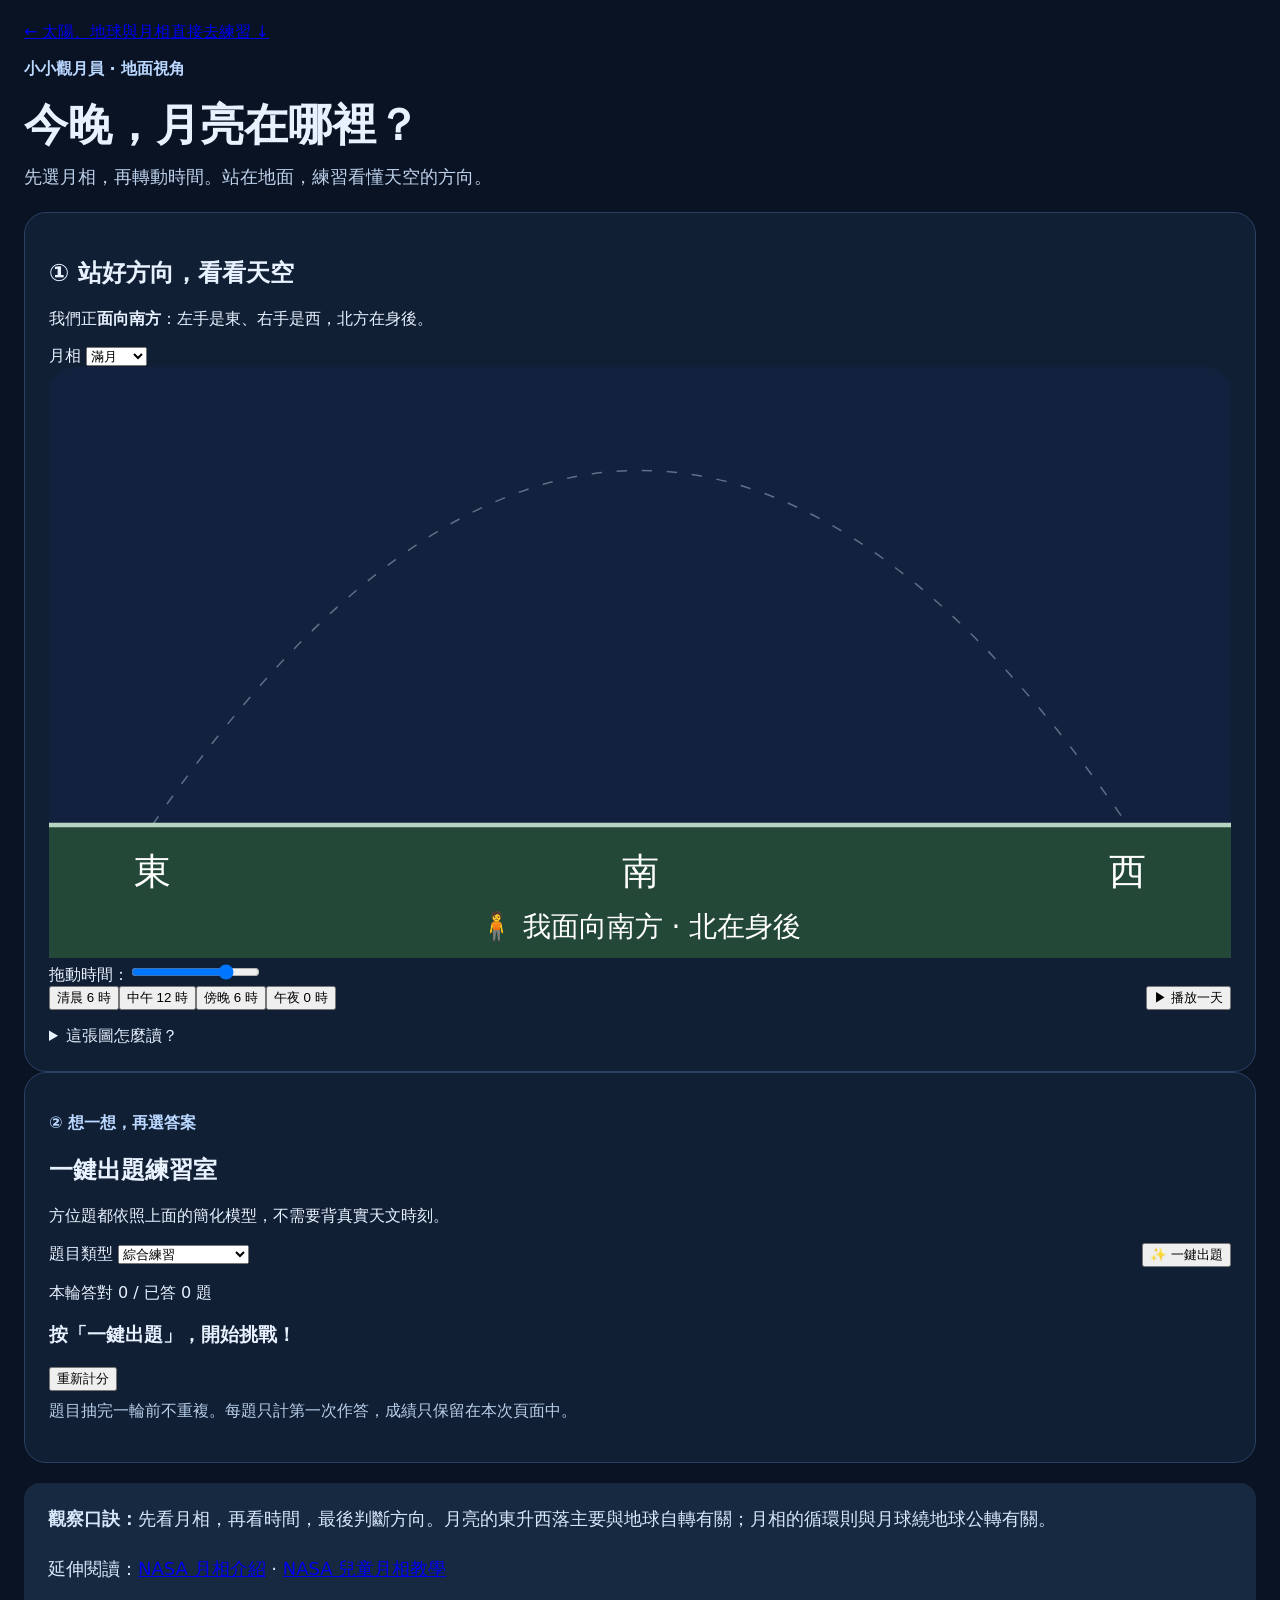
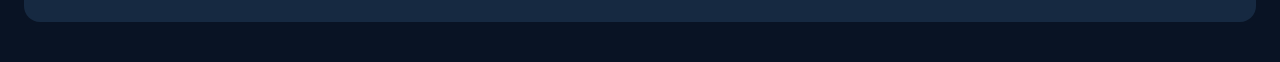
==== sky.html @ eb81666d "Add ground-view moon learning and question bank" ====
<!doctype html>
<html lang="zh-Hant"><head><meta charset="utf-8"><meta name="viewport" content="width=device-width,initial-scale=1"><title>地面觀月與一鍵出題｜八大月相</title><link rel="stylesheet" href="./assets/styles.css"><link rel="stylesheet" href="./assets/sky.css"><script src="./assets/sky.js" defer></script></head>
<body><main class="wrap"><nav><a href="./index.html">← 太陽、地球與月相</a><a href="#quiz">直接去練習 ↓</a></nav><p class="tag">小小觀月員 · 地面視角</p><h1>今晚，月亮在哪裡？</h1><p class="sub">先選月相，再轉動時間。站在地面，練習看懂天空的方向。</p>
<section class="panel"><h2>① 站好方向，看看天空</h2><p>我們正<strong>面向南方</strong>：左手是東、右手是西，北方在身後。</p><div class="bar"><label>月相 <select id="skyPhase"><option value="0">新月</option><option value="1">眉月</option><option value="2">上弦月</option><option value="3">盈凸月</option><option value="4" selected>滿月</option><option value="5">虧凸月</option><option value="6">下弦月</option><option value="7">殘月</option></select></label><strong id="clock"></strong></div>
<svg id="sky" viewBox="0 0 800 400" role="img" aria-labelledby="skyTitle"><title id="skyTitle">地面觀月示意</title><rect id="skyBg" width="800" height="400" rx="18" fill="#12223e"/><path d="M70 310 Q400 -170 730 310" fill="none" stroke="#a5bdd6" stroke-dasharray="7 10" opacity=".5"/><path d="M0 310H800V400H0Z" fill="#244838"/><path d="M0 310H800" stroke="#b7d5c2" stroke-width="3"/><g id="skyMoon"></g><g fill="#fff" font-size="25" text-anchor="middle"><text x="70" y="350">東</text><text x="400" y="350">南</text><text x="730" y="350">西</text><text x="400" y="385" font-size="19">🧍 我面向南方 · 北在身後</text></g></svg>
<label for="hour">拖動時間：<span id="timeText"></span></label><input id="hour" type="range" min="0" max="23.5" step="0.5" value="18"><div class="bar"><div class="quick"><button data-hour="6">清晨 6 時</button><button data-hour="12">中午 12 時</button><button data-hour="18">傍晚 6 時</button><button data-hour="0">午夜 0 時</button></div><button id="skyPlay">▶ 播放一天</button></div><p id="skyStatus" class="explain" aria-live="polite"></p><p id="schedule"></p><details><summary>這張圖怎麼讀？</summary><p>虛線是簡化的東升西落路徑。月亮在地平線下時不畫出來；新月只標示位置，通常看不見。白天月亮在地平線上，也不一定容易看見。</p><p>此模型把每種月相固定住，只練習一天中的大致位置；真實月相也會隨時間慢慢變化。圖中南方為課堂簡化模型，實際升落方位、最高位置與高度會隨日期及觀測地點改變，並非臺灣即時星圖。</p></details></section>
<section id="quiz" class="panel quiz"><p class="tag">② 想一想，再選答案</p><h2>一鍵出題練習室</h2><p>方位題都依照上面的簡化模型，不需要背真實天文時刻。</p><div class="bar"><label>題目類型 <select id="category"><option value="all">綜合練習</option><option value="direction">月相 × 時間 × 方位</option><option value="compass">東西南北</option><option value="concept">月相小知識</option></select></label><button id="newQuestion" class="primary">✨ 一鍵出題</button></div><p id="bankCount" class="legend"></p><p id="score">本輪答對 0 / 已答 0 題</p><h3 id="question" tabindex="-1">按「一鍵出題」，開始挑戰！</h3><div id="answers" class="answers"></div><p id="feedback" class="explain" aria-live="polite"></p><button id="showModel" hidden>🔎 到天空驗證這一題</button><button id="resetScore">重新計分</button><p class="legend">題目抽完一輪前不重複。每題只計第一次作答，成績只保留在本次頁面中。</p></section>
<aside class="note"><strong>觀察口訣：</strong>先看月相，再看時間，最後判斷方向。月亮的東升西落主要與地球自轉有關；月相的循環則與月球繞地球公轉有關。<p>延伸閱讀：<a href="https://science.nasa.gov/moon/moon-phases/" target="_blank" rel="noopener">NASA 月相介紹</a> · <a href="https://spaceplace.nasa.gov/moon-phases/en/" target="_blank" rel="noopener">NASA 兒童月相教學</a></p></aside></main></body></html>
---- assets/styles.css ----
:root{font-family:'Microsoft JhengHei','Noto Sans TC',system-ui,sans-serif;color:#e8f2ff;background:#091324}*{box-sizing:border-box}body{margin:0}.wrap{max-width:1500px;margin:auto;padding:22px 24px 40px}h1{font-size:clamp(30px,3.4vw,48px);margin:0 0 10px}.sub{color:#bdd0e9;font-size:18px;margin:0 0 23px}.layout{display:grid;grid-template-columns:minmax(480px,1.4fr) minmax(340px,1fr);gap:22px}.panel{background:#111f35;border:1px solid #2a4163;border-radius:22px;padding:24px}.orbit{position:relative;min-height:610px;display:grid;place-items:center}.orbit svg{width:100%;max-width:920px;height:auto;touch-action:none}#moonOrbit{cursor:grab}#moonOrbit:active{cursor:grabbing}.tag{font-weight:bold;color:#bad8ff}.sun{font-size:22px;color:#ffdf83}.moonview{width:210px;height:210px;display:block;margin:14px auto}.phase{font-size:34px;font-weight:800;text-align:center;margin:4px}.date{text-align:center;font-size:22px;color:#d0e1f9}.desc{font-size:20px;line-height:1.8;margin-top:22px}.controls{margin-top:22px}.controls input{width:100%;accent-color:#f6cd66}.bar{display:flex;justify-content:space-between;align-items:center;gap:12px;flex-wrap:wrap}.button{background:#264a74;border:1px solid #58749d;color:white;border-radius:12px;padding:11px 20px;font-size:17px;cursor:pointer}.button:hover{background:#35618f}.days{font-size:20px;font-weight:bold}.chips{display:grid;grid-template-columns:repeat(4,1fr);gap:8px;margin-top:15px}.chips button{padding:11px 4px;border:1px solid #47607e;color:#e8f2ff;background:#152e4c;border-radius:10px;font-size:16px;cursor:pointer}.chips button.active{background:#ecd181;color:#16233a;font-weight:bold;border-color:#ffe6a4}.note{margin-top:20px;padding:20px 24px;border-radius:16px;background:#162941;font-size:18px;line-height:1.75;color:#d7e7fa}.legend{font-size:16px;color:#b8cfe8;margin-top:10px}.direction{font-size:20px;font-weight:800;fill:#f1f7ff}.orb-label{fill:#e4ebf7;font-size:15px}.earth-label{fill:#eaf5ff;font-size:18px;font-weight:700}@media(max-width:1000px){.layout{grid-template-columns:1fr}.orbit{min-height:400px}}@media(max-width:570px){.wrap{padding:12px}.panel{padding:15px}.chips{grid-template-columns:repeat(2,1fr)}.moonview{width:160px;height:160px}.desc{font-size:17px}.orbit{min-height:300px}}
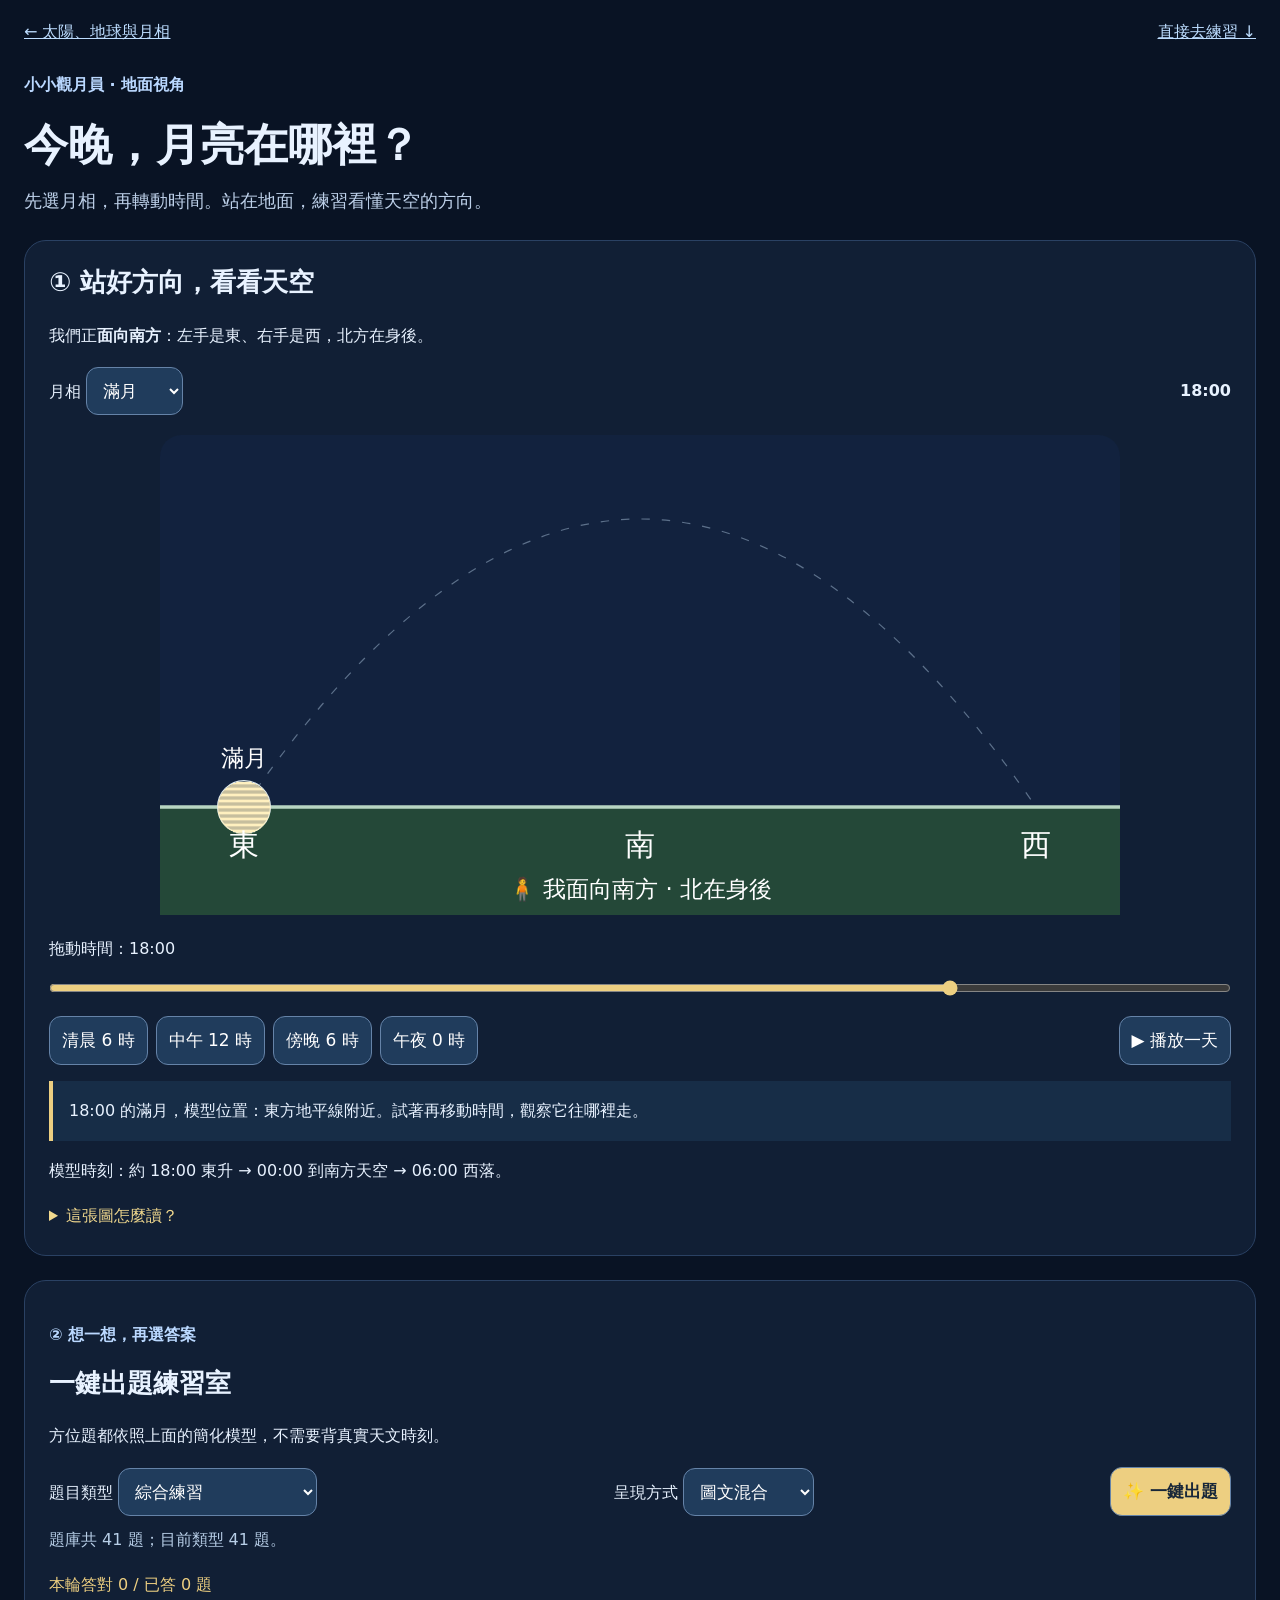
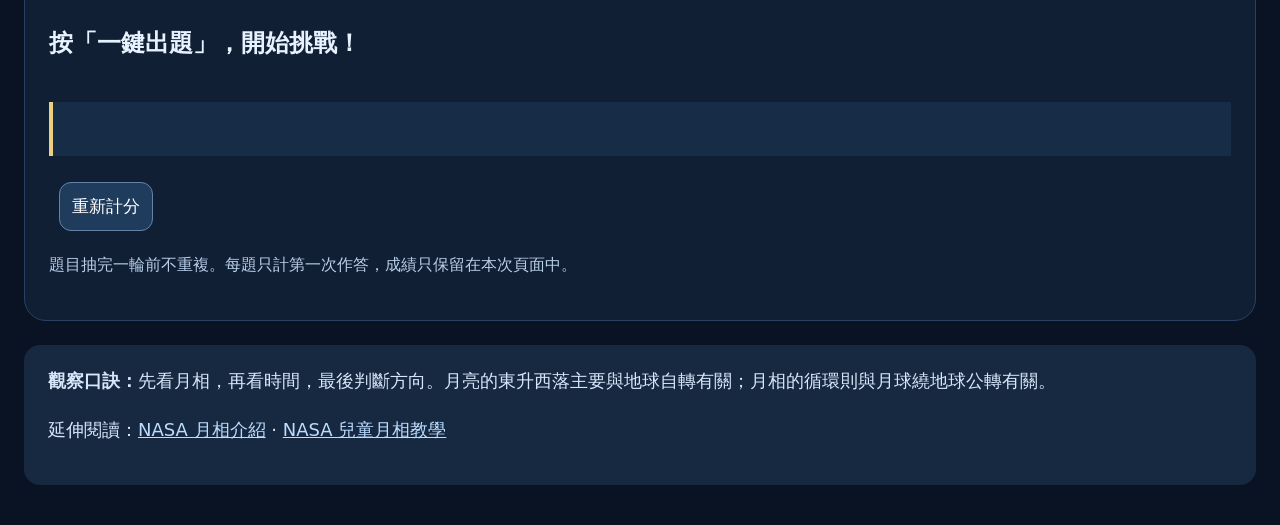
==== commit b55491ae: "Add illustrated and text question modes with 58 questions" ====
--- a/sky.html
+++ b/sky.html
@@ -4,5 +4,5 @@
 <section class="panel"><h2>① 站好方向，看看天空</h2><p>我們正<strong>面向南方</strong>：左手是東、右手是西，北方在身後。</p><div class="bar"><label>月相 <select id="skyPhase"><option value="0">新月</option><option value="1">眉月</option><option value="2">上弦月</option><option value="3">盈凸月</option><option value="4" selected>滿月</option><option value="5">虧凸月</option><option value="6">下弦月</option><option value="7">殘月</option></select></label><strong id="clock"></strong></div>
 <svg id="sky" viewBox="0 0 800 400" role="img" aria-labelledby="skyTitle"><title id="skyTitle">地面觀月示意</title><rect id="skyBg" width="800" height="400" rx="18" fill="#12223e"/><path d="M70 310 Q400 -170 730 310" fill="none" stroke="#a5bdd6" stroke-dasharray="7 10" opacity=".5"/><path d="M0 310H800V400H0Z" fill="#244838"/><path d="M0 310H800" stroke="#b7d5c2" stroke-width="3"/><g id="skyMoon"></g><g fill="#fff" font-size="25" text-anchor="middle"><text x="70" y="350">東</text><text x="400" y="350">南</text><text x="730" y="350">西</text><text x="400" y="385" font-size="19">🧍 我面向南方 · 北在身後</text></g></svg>
 <label for="hour">拖動時間：<span id="timeText"></span></label><input id="hour" type="range" min="0" max="23.5" step="0.5" value="18"><div class="bar"><div class="quick"><button data-hour="6">清晨 6 時</button><button data-hour="12">中午 12 時</button><button data-hour="18">傍晚 6 時</button><button data-hour="0">午夜 0 時</button></div><button id="skyPlay">▶ 播放一天</button></div><p id="skyStatus" class="explain" aria-live="polite"></p><p id="schedule"></p><details><summary>這張圖怎麼讀？</summary><p>虛線是簡化的東升西落路徑。月亮在地平線下時不畫出來；新月只標示位置，通常看不見。白天月亮在地平線上，也不一定容易看見。</p><p>此模型把每種月相固定住，只練習一天中的大致位置；真實月相也會隨時間慢慢變化。圖中南方為課堂簡化模型，實際升落方位、最高位置與高度會隨日期及觀測地點改變，並非臺灣即時星圖。</p></details></section>
-<section id="quiz" class="panel quiz"><p class="tag">② 想一想，再選答案</p><h2>一鍵出題練習室</h2><p>方位題都依照上面的簡化模型，不需要背真實天文時刻。</p><div class="bar"><label>題目類型 <select id="category"><option value="all">綜合練習</option><option value="direction">月相 × 時間 × 方位</option><option value="compass">東西南北</option><option value="concept">月相小知識</option></select></label><button id="newQuestion" class="primary">✨ 一鍵出題</button></div><p id="bankCount" class="legend"></p><p id="score">本輪答對 0 / 已答 0 題</p><h3 id="question" tabindex="-1">按「一鍵出題」，開始挑戰！</h3><div id="answers" class="answers"></div><p id="feedback" class="explain" aria-live="polite"></p><button id="showModel" hidden>🔎 到天空驗證這一題</button><button id="resetScore">重新計分</button><p class="legend">題目抽完一輪前不重複。每題只計第一次作答，成績只保留在本次頁面中。</p></section>
+<section id="quiz" class="panel quiz"><p class="tag">② 想一想，再選答案</p><h2>一鍵出題練習室</h2><p>方位題都依照上面的簡化模型，不需要背真實天文時刻。</p><div class="bar"><label>題目類型 <select id="category"><option value="all">綜合練習</option><option value="direction">月相 × 時間 × 方位</option><option value="compass">東西南北</option><option value="concept">月相小知識</option></select></label><label>呈現方式 <select id="format"><option value="all">圖文混合</option><option value="image">只出看圖題</option><option value="text">只出文字題</option></select></label><button id="newQuestion" class="primary">✨ 一鍵出題</button></div><p id="bankCount" class="legend"></p><p id="score">本輪答對 0 / 已答 0 題</p><h3 id="question" tabindex="-1">按「一鍵出題」，開始挑戰！</h3><div id="questionImage" hidden></div><div id="answers" class="answers"></div><p id="feedback" class="explain" aria-live="polite"></p><button id="showModel" hidden>🔎 到天空驗證這一題</button><button id="resetScore">重新計分</button><p class="legend">題目抽完一輪前不重複。每題只計第一次作答，成績只保留在本次頁面中。</p></section>
 <aside class="note"><strong>觀察口訣：</strong>先看月相，再看時間，最後判斷方向。月亮的東升西落主要與地球自轉有關；月相的循環則與月球繞地球公轉有關。<p>延伸閱讀：<a href="https://science.nasa.gov/moon/moon-phases/" target="_blank" rel="noopener">NASA 月相介紹</a> · <a href="https://spaceplace.nasa.gov/moon-phases/en/" target="_blank" rel="noopener">NASA 兒童月相教學</a></p></aside></main></body></html>
--- a/assets/sky.css
+++ b/assets/sky.css
@@ -0,0 +1 @@
+html{scroll-behavior:smooth}nav{display:flex;justify-content:space-between;gap:16px;margin-bottom:28px}a{color:#bdddff}h2{font-size:26px;margin-top:0}h3{font-size:24px;line-height:1.6}.panel{margin-bottom:24px}p{line-height:1.8}select,button{font:inherit;font-size:17px;border-radius:12px;border:1px solid #6583a8;background:#203c5c;color:#fff;padding:12px;cursor:pointer}button:hover{background:#345a80}button:focus-visible,select:focus-visible,a:focus-visible,input:focus-visible{outline:3px solid #ffe193;outline-offset:4px}button:disabled{cursor:default;opacity:.75}.primary{background:#edcf81;color:#182739;font-weight:bold}.quick{display:flex;flex-wrap:wrap;gap:8px}#sky{width:100%;max-height:480px;margin:20px 0}#hour{width:100%;margin:20px 0;accent-color:#edcf81}.explain{border-left:4px solid #edcf81;background:#172d47;padding:16px;min-height:54px}.answers{display:grid;grid-template-columns:repeat(2,minmax(0,1fr));gap:12px}.answers button{text-align:left;min-height:64px}.answers .correct{background:#245f43;border-color:#85e5ac}.answers .wrong{background:#743a40;border-color:#ffa8ad}details{line-height:1.8}summary{cursor:pointer;color:#f2d98e}#score{color:#edcf81}#resetScore{margin:10px}#quiz{scroll-margin-top:16px}@media(max-width:570px){nav{flex-wrap:wrap}.answers{grid-template-columns:1fr}h3{font-size:21px}.bar{align-items:flex-start}select{max-width:100%}}
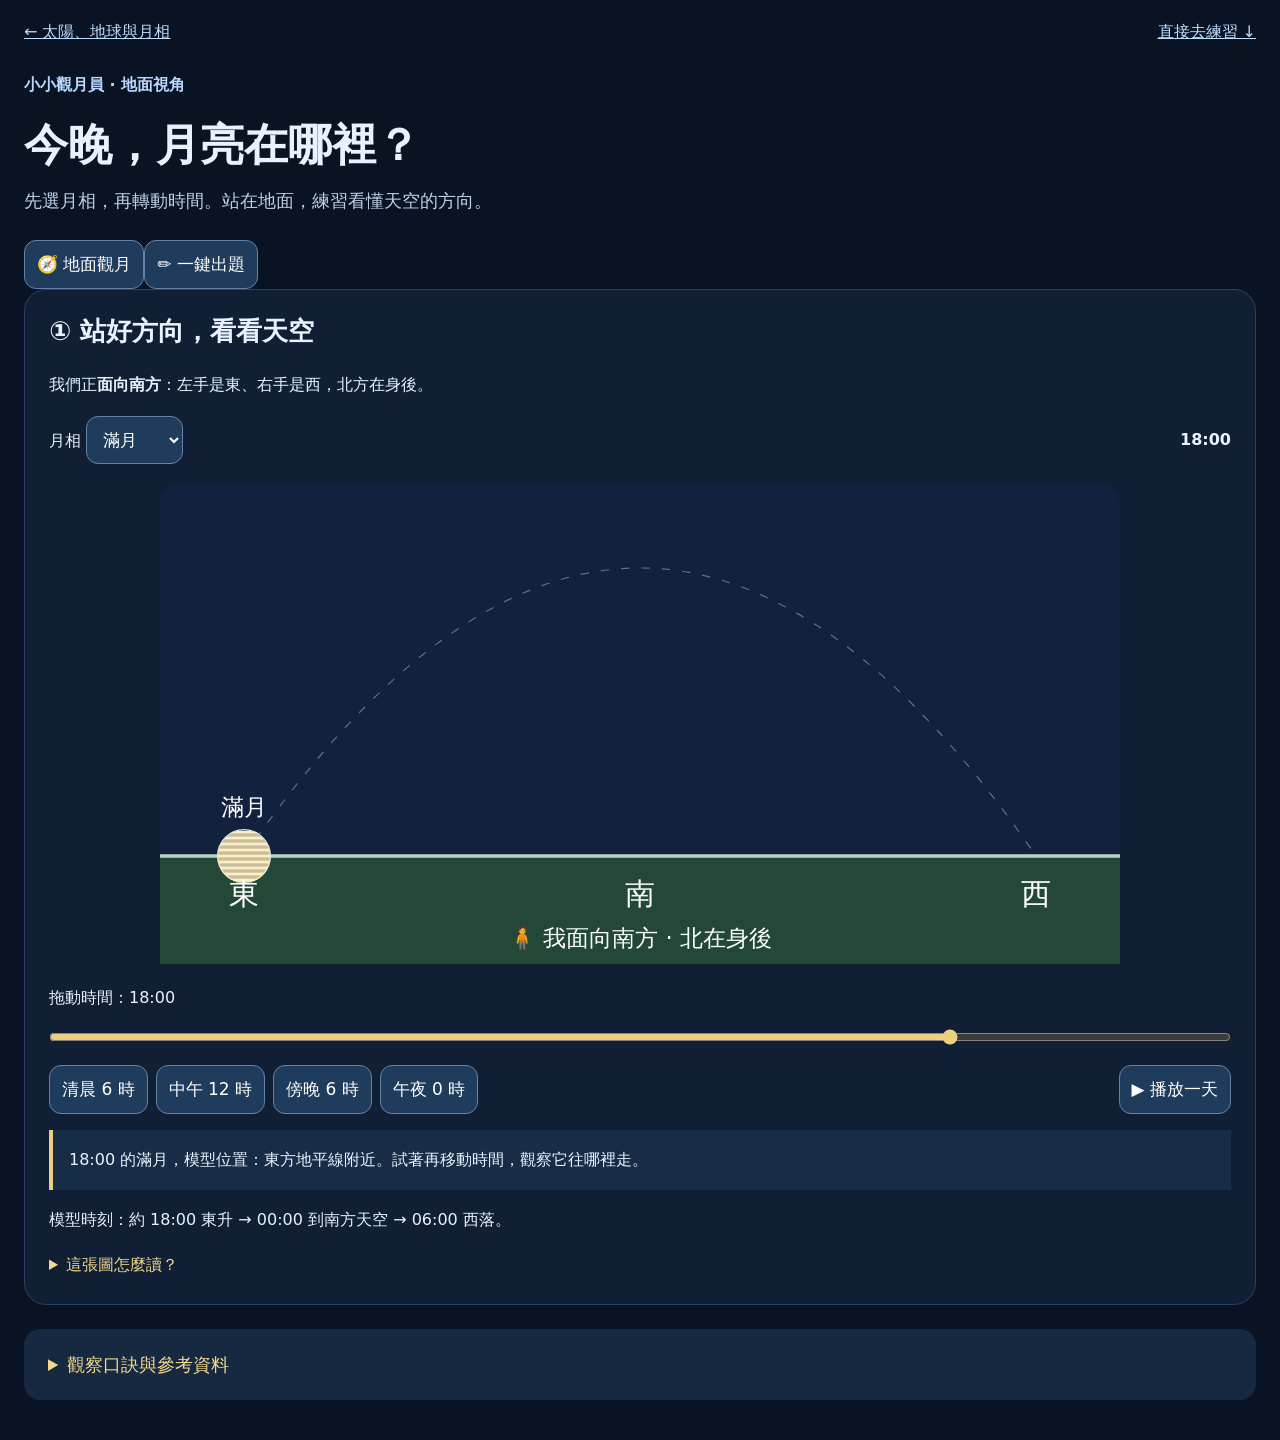
==== commit 9401087c: "Align interactive diagrams and compact learning cards" ====
--- a/sky.html
+++ b/sky.html
@@ -1,8 +1,8 @@
-<!doctype html>
-<html lang="zh-Hant"><head><meta charset="utf-8"><meta name="viewport" content="width=device-width,initial-scale=1"><title>地面觀月與一鍵出題｜八大月相</title><link rel="stylesheet" href="./assets/styles.css"><link rel="stylesheet" href="./assets/sky.css"><script src="./assets/sky.js" defer></script></head>
-<body><main class="wrap"><nav><a href="./index.html">← 太陽、地球與月相</a><a href="#quiz">直接去練習 ↓</a></nav><p class="tag">小小觀月員 · 地面視角</p><h1>今晚，月亮在哪裡？</h1><p class="sub">先選月相，再轉動時間。站在地面，練習看懂天空的方向。</p>
-<section class="panel"><h2>① 站好方向，看看天空</h2><p>我們正<strong>面向南方</strong>：左手是東、右手是西，北方在身後。</p><div class="bar"><label>月相 <select id="skyPhase"><option value="0">新月</option><option value="1">眉月</option><option value="2">上弦月</option><option value="3">盈凸月</option><option value="4" selected>滿月</option><option value="5">虧凸月</option><option value="6">下弦月</option><option value="7">殘月</option></select></label><strong id="clock"></strong></div>
-<svg id="sky" viewBox="0 0 800 400" role="img" aria-labelledby="skyTitle"><title id="skyTitle">地面觀月示意</title><rect id="skyBg" width="800" height="400" rx="18" fill="#12223e"/><path d="M70 310 Q400 -170 730 310" fill="none" stroke="#a5bdd6" stroke-dasharray="7 10" opacity=".5"/><path d="M0 310H800V400H0Z" fill="#244838"/><path d="M0 310H800" stroke="#b7d5c2" stroke-width="3"/><g id="skyMoon"></g><g fill="#fff" font-size="25" text-anchor="middle"><text x="70" y="350">東</text><text x="400" y="350">南</text><text x="730" y="350">西</text><text x="400" y="385" font-size="19">🧍 我面向南方 · 北在身後</text></g></svg>
-<label for="hour">拖動時間：<span id="timeText"></span></label><input id="hour" type="range" min="0" max="23.5" step="0.5" value="18"><div class="bar"><div class="quick"><button data-hour="6">清晨 6 時</button><button data-hour="12">中午 12 時</button><button data-hour="18">傍晚 6 時</button><button data-hour="0">午夜 0 時</button></div><button id="skyPlay">▶ 播放一天</button></div><p id="skyStatus" class="explain" aria-live="polite"></p><p id="schedule"></p><details><summary>這張圖怎麼讀？</summary><p>虛線是簡化的東升西落路徑。月亮在地平線下時不畫出來；新月只標示位置，通常看不見。白天月亮在地平線上，也不一定容易看見。</p><p>此模型把每種月相固定住，只練習一天中的大致位置；真實月相也會隨時間慢慢變化。圖中南方為課堂簡化模型，實際升落方位、最高位置與高度會隨日期及觀測地點改變，並非臺灣即時星圖。</p></details></section>
-<section id="quiz" class="panel quiz"><p class="tag">② 想一想，再選答案</p><h2>一鍵出題練習室</h2><p>方位題都依照上面的簡化模型，不需要背真實天文時刻。</p><div class="bar"><label>題目類型 <select id="category"><option value="all">綜合練習</option><option value="direction">月相 × 時間 × 方位</option><option value="compass">東西南北</option><option value="concept">月相小知識</option></select></label><label>呈現方式 <select id="format"><option value="all">圖文混合</option><option value="image">只出看圖題</option><option value="text">只出文字題</option></select></label><button id="newQuestion" class="primary">✨ 一鍵出題</button></div><p id="bankCount" class="legend"></p><p id="score">本輪答對 0 / 已答 0 題</p><h3 id="question" tabindex="-1">按「一鍵出題」，開始挑戰！</h3><div id="questionImage" hidden></div><div id="answers" class="answers"></div><p id="feedback" class="explain" aria-live="polite"></p><button id="showModel" hidden>🔎 到天空驗證這一題</button><button id="resetScore">重新計分</button><p class="legend">題目抽完一輪前不重複。每題只計第一次作答，成績只保留在本次頁面中。</p></section>
-<aside class="note"><strong>觀察口訣：</strong>先看月相，再看時間，最後判斷方向。月亮的東升西落主要與地球自轉有關；月相的循環則與月球繞地球公轉有關。<p>延伸閱讀：<a href="https://science.nasa.gov/moon/moon-phases/" target="_blank" rel="noopener">NASA 月相介紹</a> · <a href="https://spaceplace.nasa.gov/moon-phases/en/" target="_blank" rel="noopener">NASA 兒童月相教學</a></p></aside></main></body></html>
+<!doctype html>
+<html lang="zh-Hant"><head><meta charset="utf-8"><meta name="viewport" content="width=device-width,initial-scale=1"><title>地面觀月與一鍵出題｜八大月相</title><link rel="stylesheet" href="./assets/styles.css"><link rel="stylesheet" href="./assets/sky.css"><script src="./assets/sky.js" defer></script><script src="./assets/layout.js" defer></script></head>
+<body class="sky-page"><main class="wrap"><nav><a href="./index.html">← 太陽、地球與月相</a><a href="#quiz">直接去練習 ↓</a></nav><p class="tag">小小觀月員 · 地面視角</p><h1>今晚，月亮在哪裡？</h1><p class="sub">先選月相，再轉動時間。站在地面，練習看懂天空的方向。</p>
+<div class="mode-switch" role="group" aria-label="學習模式"><button id="observeMode" aria-pressed="true">🧭 地面觀月</button><button id="quizMode" aria-pressed="false">✏️ 一鍵出題</button></div><section id="observe" class="panel"><h2>① 站好方向，看看天空</h2><p>我們正<strong>面向南方</strong>：左手是東、右手是西，北方在身後。</p><div class="bar"><label>月相 <select id="skyPhase"><option value="0">新月</option><option value="1">眉月</option><option value="2">上弦月</option><option value="3">盈凸月</option><option value="4" selected>滿月</option><option value="5">虧凸月</option><option value="6">下弦月</option><option value="7">殘月</option></select></label><strong id="clock"></strong></div>
+<svg id="sky" viewBox="0 0 800 400" role="img" aria-labelledby="skyTitle"><title id="skyTitle">地面觀月示意</title><rect id="skyBg" width="800" height="400" rx="18" fill="#12223e"/><path d="M70 310 Q400 -170 730 310" fill="none" stroke="#a5bdd6" stroke-dasharray="7 10" opacity=".5"/><path d="M0 310H800V400H0Z" fill="#244838"/><path d="M0 310H800" stroke="#b7d5c2" stroke-width="3"/><g id="skyMoon"></g><g fill="#fff" font-size="25" text-anchor="middle"><text x="70" y="350">東</text><text x="400" y="350">南</text><text x="730" y="350">西</text><text x="400" y="385" font-size="19">🧍 我面向南方 · 北在身後</text></g></svg>
+<label for="hour">拖動時間：<span id="timeText"></span></label><input id="hour" type="range" min="0" max="23.5" step="0.5" value="18"><div class="bar"><div class="quick"><button data-hour="6">清晨 6 時</button><button data-hour="12">中午 12 時</button><button data-hour="18">傍晚 6 時</button><button data-hour="0">午夜 0 時</button></div><button id="skyPlay">▶ 播放一天</button></div><p id="skyStatus" class="explain" aria-live="polite"></p><p id="schedule"></p><details><summary>這張圖怎麼讀？</summary><p>虛線是簡化的東升西落路徑。月亮在地平線下時不畫出來；新月只標示位置，通常看不見。白天月亮在地平線上，也不一定容易看見。</p><p>此模型把每種月相固定住，只練習一天中的大致位置；真實月相也會隨時間慢慢變化。圖中南方為課堂簡化模型，實際升落方位、最高位置與高度會隨日期及觀測地點改變，並非臺灣即時星圖。</p></details></section>
+<section id="quiz" class="panel quiz" hidden><p class="tag">② 想一想，再選答案</p><h2>一鍵出題練習室</h2><p>方位題都依照上面的簡化模型，不需要背真實天文時刻。</p><div class="bar"><label>題目類型 <select id="category"><option value="all">綜合練習</option><option value="direction">月相 × 時間 × 方位</option><option value="compass">東西南北</option><option value="concept">月相小知識</option></select></label><label>呈現方式 <select id="format"><option value="all">圖文混合</option><option value="image">只出看圖題</option><option value="text">只出文字題</option></select></label><button id="newQuestion" class="primary">✨ 一鍵出題</button></div><p id="bankCount" class="legend"></p><p id="score">本輪答對 0 / 已答 0 題</p><h3 id="question" tabindex="-1">按「一鍵出題」，開始挑戰！</h3><div id="questionImage" hidden></div><div id="answers" class="answers"></div><p id="feedback" class="explain" aria-live="polite"></p><button id="showModel" hidden>🔎 到天空驗證這一題</button><button id="resetScore">重新計分</button><p class="legend">題目抽完一輪前不重複。每題只計第一次作答，成績只保留在本次頁面中。</p></section>
+<details class="note"><summary>觀察口訣與參考資料</summary><strong>觀察口訣：</strong>先看月相，再看時間，最後判斷方向。月亮的東升西落主要與地球自轉有關；月相的循環則與月球繞地球公轉有關。<p>延伸閱讀：<a href="https://science.nasa.gov/moon/moon-phases/" target="_blank" rel="noopener">NASA 月相介紹</a> · <a href="https://spaceplace.nasa.gov/moon-phases/en/" target="_blank" rel="noopener">NASA 兒童月相教學</a></p></details></main></body></html>
--- a/assets/sky.css
+++ b/assets/sky.css
@@ -1 +1,2 @@
 html{scroll-behavior:smooth}nav{display:flex;justify-content:space-between;gap:16px;margin-bottom:28px}a{color:#bdddff}h2{font-size:26px;margin-top:0}h3{font-size:24px;line-height:1.6}.panel{margin-bottom:24px}p{line-height:1.8}select,button{font:inherit;font-size:17px;border-radius:12px;border:1px solid #6583a8;background:#203c5c;color:#fff;padding:12px;cursor:pointer}button:hover{background:#345a80}button:focus-visible,select:focus-visible,a:focus-visible,input:focus-visible{outline:3px solid #ffe193;outline-offset:4px}button:disabled{cursor:default;opacity:.75}.primary{background:#edcf81;color:#182739;font-weight:bold}.quick{display:flex;flex-wrap:wrap;gap:8px}#sky{width:100%;max-height:480px;margin:20px 0}#hour{width:100%;margin:20px 0;accent-color:#edcf81}.explain{border-left:4px solid #edcf81;background:#172d47;padding:16px;min-height:54px}.answers{display:grid;grid-template-columns:repeat(2,minmax(0,1fr));gap:12px}.answers button{text-align:left;min-height:64px}.answers .correct{background:#245f43;border-color:#85e5ac}.answers .wrong{background:#743a40;border-color:#ffa8ad}details{line-height:1.8}summary{cursor:pointer;color:#f2d98e}#score{color:#edcf81}#resetScore{margin:10px}#quiz{scroll-margin-top:16px}@media(max-width:570px){nav{flex-wrap:wrap}.answers{grid-template-columns:1fr}h3{font-size:21px}.bar{align-items:flex-start}select{max-width:100%}}
+#questionImage{margin:20px auto;max-width:520px}#questionImage svg{width:100%;max-height:300px}
